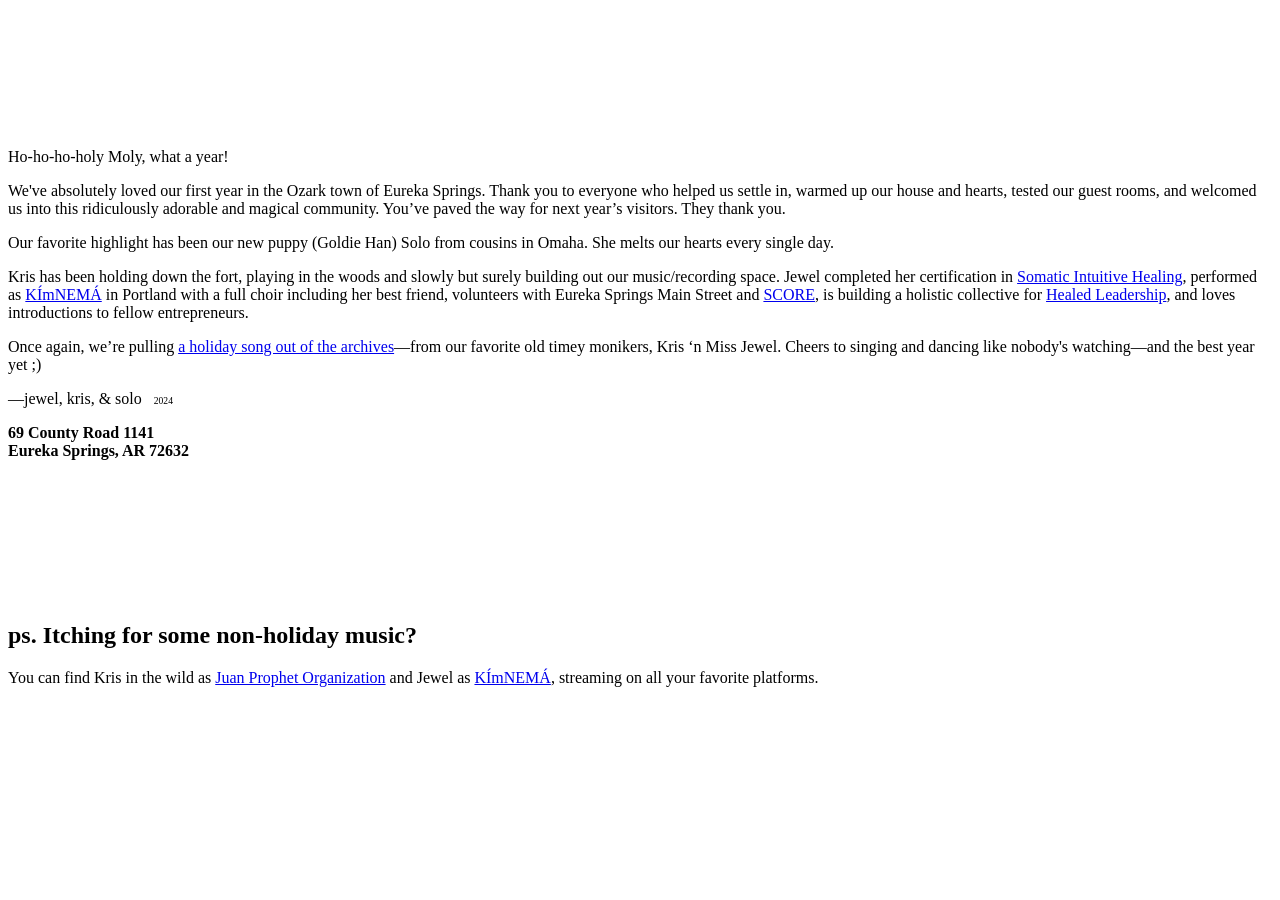
==== index.html @ 31feea0c "Merge branch 'gh-pages' of https://github.com/juellez/krismissjewel into gh-pages" ====
<!DOCTYPE html>
<html lang="en-US">
<head>
	<!-- Google tag (gtag.js) -->
	<script async src="https://www.googletagmanager.com/gtag/js?id=G-9QZJ6TBG9S"></script>
	<script>
	  window.dataLayer = window.dataLayer || [];
	  function gtag(){dataLayer.push(arguments);}
	  gtag('js', new Date());

	  gtag('config', 'G-9QZJ6TBG9S');
	</script>

	<meta charset="UTF-8" />
	<meta http-equiv="X-UA-Compatible" content="IE=edge" />
	<!-- <link rel="icon" type="image/png" href="images/favicon.png" sizes="32x32"> -->
	
	<!--

 _          _   _       
| |        | | | |      
| |     _  | | | |  __  
|/ \   |/  |/  |/  /  \_
|   |_/|__/|__/|__/\__/o
                        
                        
    _                      o                                                         _              
o  | |                     /                               |  o                     | |    o        
   | |          __           ,_    _     ,_    _   __,   __|      _  _    __,   _|_ | |        ,    
|  |/    |   | /  \_|   |   /  |  |/    /  |  |/  /  |  /  |  |  / |/ |  /  |    |  |/ \   |  / \_  
|_/|__/   \_/|/\__/  \_/|_/    |_/|__/     |_/|__/\_/|_/\_/|_/|_/  |  |_/\_/|/   |_/|   |_/|_/ \/o  
   |\       /|                                                             /|                    /  
   |/       \|                                                             \|                       
                   _                  _           _          _                                 
                  | |                | |    |    | |        | |       o                 |      
         _     ,  | |     __         | |  __|    | |   _    | |  ,_       _   _  _    __|   ,  
|  |  |_|/    / \_|/ \   /  \_|   |  |/  /  |    |/ \_|/    |/  /  |  |  |/  / |/ |  /  |  / \_
 \/ \/  |__/   \/ |   |_/\__/  \_/|_/|__/\_/|_/   \_/ |__/  |__/   |_/|_/|__/  |  |_/\_/|_/ \/o
                                                            |\                                 
                                                            |/ 
    -->

	<title>A KrisMiss Special</title>
	<meta name="description" content="Kris and Miss Jewel wish you a Merry Christmas and happy soltice holidays." />
	<meta name="robots" content="index, follow" />
	<meta name="referrer" content="always" />
    <meta property="og:type" content="website" />
	<meta property="og:title" content="Kris 'n Miss Jewel" />
	<meta property="og:description" content="Kris and Miss Jewel wish you a Merry Christmas and happy soltice holidays." />
	<meta property="og:image" content="https://jewel.mlnarik.com/images/preview1200-628-krismissjewel.jpg">
	<meta property="og:url" content="http://krismissjewel.us" />
	<meta name="twitter:title" content="Kris 'n Miss Jewel" >
	<meta name="twitter:description" content="Kris and Miss Jewel wish you a Merry Christmas and happy soltice holidays." />
	<meta property="twitter:image" content="https://jewel.mlnarik.com/images/preview900-450-krismissjewel.jpg">
	<meta name="twitter:card" content="summary_large_image" />
	<meta name="twitter:site" content="@juellez" />
	<meta name="twitter:creator" content="@juellez" />


	<!-- <link rel='stylesheet' href='./style.css?v=5' type='text/css' media='screen' /> -->
	<link rel='stylesheet' href='./style.min.css' type='text/css' media='screen' />
	<meta name="viewport" content="width=device-width,initial-scale=1" />

</head>
<body id="fullsingle" class="page-template-page-fullsingle-split">
<div class="fs-split">

	<!-- Image Side -->
	<div class="split-image">

		<div class="split-content-vertically-center">

<!-- 			<div class="split-intro">
				<span class="tagline">thank you <sub>&#10084;</sub></span>
				<p>for being a part of our journey</p>	
			</div>
 -->
		</div>

		<div class="split-foot">

			<iframe width="100%" height="120" scrolling="yes" frameborder="no" allow="autoplay" src="https://w.soundcloud.com/player/?url=https%3A//api.soundcloud.com/playlists/1926413635%3Fsecret_token%3Ds-PShOZrmMMa2&color=%23ff5500&auto_play=false&hide_related=false&show_comments=true&show_user=true&show_reposts=false&show_teaser=true"></iframe>

		</div>
	</div>

	<!-- Content Side -->
	<div class="split-content">

		<div class="split-content-vertically-center">
		
			<div class="split-intro">


<p>
Ho-ho-ho-holy Moly, what a year! 
</p>
<p>
We've absolutely loved our first year in the Ozark town of Eureka Springs. 
Thank you to everyone who helped us settle in, warmed up our house and hearts, tested our guest rooms,
and welcomed us into this ridiculously adorable and magical
community. You’ve paved the way for next year’s visitors. They
thank you.
</p>
<p>
Our favorite highlight has been our new puppy (Goldie Han) Solo from cousins in Omaha. 
She melts our hearts every single day. 
</p>
<p>
Kris has been holding down the fort, playing in the woods and slowly but surely building out our music/recording space. Jewel completed her certification in <a href="https://somaticintuitivehealing.com/">Somatic Intuitive Healing</a>, performed as <a href="https://kimnema.com">KÍmNEMÁ</a> in Portland with a full choir including her best friend, volunteers with Eureka Springs Main Street and <a href="https://www.score.org/">SCORE</a>, is building a holistic collective for <a href="https://www.unstrucksanctuary.com/">Healed Leadership</a>, and loves introductions to fellow entrepreneurs.
</p>
<p>
Once again, we’re pulling <a href="https://soundcloud.com/juellez/its-krismas-again">a holiday song out of the archives</a>—from
our favorite old timey monikers, Kris ‘n Miss Jewel. 
Cheers to singing and dancing like nobody's watching&mdash;and the best year yet ;)
</p>

<p class="signature">&mdash;jewel, kris, & solo &nbsp;&nbsp;<span style="font-size:60%">2024</span></p>
<p class="address"><b>69 County Road 1141<br>Eureka Springs, AR 72632</b>

<br><br>


<iframe width="100%" height="120" scrolling="yes" frameborder="no" allow="autoplay" src="https://w.soundcloud.com/player/?url=https%3A//api.soundcloud.com/playlists/1926413635%3Fsecret_token%3Ds-PShOZrmMMa2&color=%23ff5500&auto_play=false&hide_related=false&show_comments=true&show_user=true&show_reposts=false&show_teaser=true"></iframe>


<!--//2023

<a class="button" href="https://www.icloud.com/sharedalbum/#B0sJEsNWnJtISCz">2023 Photo Highlights</a></p>
<p>

					This year we found ourselves amidst LOTS of change, transition, goodbyes, and new beginnings. Jewel completed two year-long trainings for her new path in somatic coaching and healing, Kris shut down his recording studio of 15 years (The Map Room), and together we put Kris' home on the market and Jewel's up for rent&mdash;and bought a new home (The Garden Palace) in the Ozarks, on the outskirts of Eureka Springs, AR. 
<br><br>

					We are grateful to have spent so much time with extended family and friends, including a trip to Rocky National Park for Kris' parent's 50<sup>th</sup> anniversary and to Iowa for a Mlnarik family reunion to celebrate a 50<sup>th</sup> birthday (where we also got to drop in on friends in Des Moines). 

<br><br>
					Jewel also enjoyed a train trip with her dad and aunt to North Hampton for cousin Sarah & Jon's wedding, a friend visit to London and Ireland, several trips near Sacramento to visit her mom & brother James, and the bay area to her cousin Tricia (thanks to her girls for graciously sharing their room and artwork!) 
<br><br>

					We hosted Jewel's sister Jenni and fam in the summer, right before hosting Jewel's brother Jake w/his fiance Ivory and Kris's brother Hunter for Pickathon. Additional musical highlights include seeing the Wooten brothers in Seattle and spending Easter with Jewel's uncle Rick and cousins Tom & Nick&mdash;and two Folk & Forage festivals, along with several Portland shows. Kris got to drop in on Jenni & Dave's band practice en route to our new home (thanks to Ezra for sharing his room!)
<br><br>
					--><!-- 
					It was at Kris's family trip in June that we decided to trade the NW Pacific for NW Arkansas and announce our plans to move. Naturally, it meant we should visit and make sure this spot on a map would work for us. So we flew out for Labor Day weekend to scout and one syncronicity led to another and before we could believe it, we put an offer in on a house and got it. We got Kris's house ready for market in September; Jewel flew out in October to get the new keys and mow the yard; movers hauled our furniture and Kris drove across the country to start getting us settled in in Nov; and then Jewel got her house ready for renters and hit the road in December.
					<br><br> --><!--

					Countless friends and family pitched in to help us&mdash;and words can barely do justice to express our gratitude. As we continue to get settled and find our stationary, we look forward to writing and hosting and making more music together.
<br><br>

					Until then, please know that you're in our hearts. And may you enjoy a little Christmas ditty from last year ;-)
</p>

				<p class="signature">~kris & jewel(s), 2023</p>
					<a class="button" href="https://www.icloud.com/sharedalbum/#B0sJEsNWnJtISCz">2023 Photo Highlights</a></p>
-->

<!--//2022
				<h2>a KrisMiss special</h2>
				<p>You can enjoy our radio special from 2020, when we first uncovered
					the cult classic demos of our eponomous duo, jazzed up for the holidays as Kris 'n Missy Jewel.</p>


				<iframe width="98%" height="166" scrolling="no" frameborder="no" allow="autoplay" src="https://w.soundcloud.com/player/?url=https%3A//api.soundcloud.com/tracks/953839288&color=%23ff005d&auto_play=false&hide_related=true&show_comments=false&show_user=false&show_reposts=false&show_teaser=true"></iframe>

				<br><br>
				<p>Or skip the fireside banter and put your favorite on repeat.</p>

				<iframe width="98%" height="450" scrolling="no" frameborder="no" allow="autoplay" src="https://w.soundcloud.com/player/?url=https%3A//api.soundcloud.com/playlists/1183983265%3Fsecret_token%3Ds-kQWI2XL52YO&color=%23ff005d&auto_play=false&hide_related=true&show_comments=false&show_user=false&show_reposts=false&show_teaser=true"></iframe>

				<h2>ps.</h2>
				<p>Life is hard, you are loved, life is beautiful, and we all deserve to live in <em>Beloved Community</em>. 
				May winter (for those of you in the Northern Hemisphere) bring deserved rest, reflection, hibernation, and tranquility to appreciate the sounds within silence, the warmth within a huddle and your own hands, 
				and what we need (and don't) to feel deserving of Love, of which we can't overdose. <nobr><sub>&#10084;</sub>&#10084;<sup>&#10084;</sup></nobr></p>

				<img src="./images/B4B68534-6029-49A3-8907-F3D7E304EAD4.jpeg" width="300" />
				<br><br>
-->

			</div>

			<div class="split-credit">
				<h2>ps. Itching for some non-holiday music?</h2>
				<p>You can find Kris in the wild as <a href="https://soundcloud.com/juanprophet">Juan Prophet Organization</a> and Jewel as <a href="https://kimnema.com/">KÍmNEMÁ</a>, streaming on all your favorite platforms.
				</p>
			</div>


		</div>

	</div>

</div>

</body>
</html>
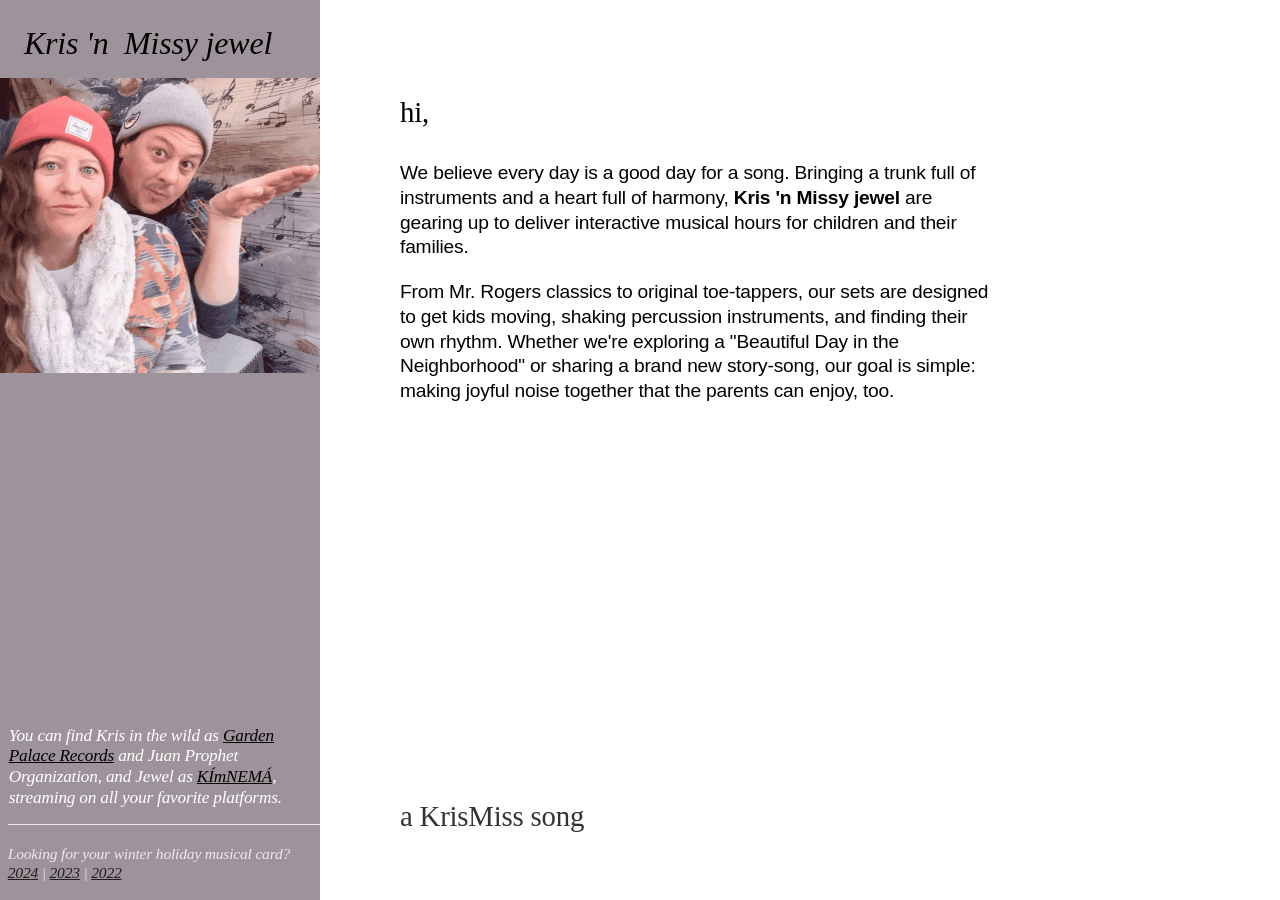
==== commit 18e1eca3: "update kids for mobile/desktop and make it the main/index" ====
--- a/index.html
+++ b/index.html
@@ -10,7 +10,6 @@
 
 	  gtag('config', 'G-9QZJ6TBG9S');
 	</script>
-
 	<meta charset="UTF-8" />
 	<meta http-equiv="X-UA-Compatible" content="IE=edge" />
 	<!-- <link rel="icon" type="image/png" href="images/favicon.png" sizes="32x32"> -->
@@ -43,7 +42,8 @@
 	<title>A KrisMiss Special</title>
 	<meta name="description" content="Kris and Miss Jewel wish you a Merry Christmas and happy soltice holidays." />
 	<meta name="robots" content="index, follow" />
-	<meta name="referrer" content="always" />
+	<meta name="referrer" content="strict-origin-when-cross-origin">
+	<!-- <meta name="referrer" content="always" /> -->
     <meta property="og:type" content="website" />
 	<meta property="og:title" content="Kris 'n Miss Jewel" />
 	<meta property="og:description" content="Kris and Miss Jewel wish you a Merry Christmas and happy soltice holidays." />
@@ -57,8 +57,51 @@
 	<meta name="twitter:creator" content="@juellez" />
 
 
-	<!-- <link rel='stylesheet' href='./style.css?v=5' type='text/css' media='screen' /> -->
-	<link rel='stylesheet' href='./style.min.css' type='text/css' media='screen' />
+	<link rel='stylesheet' href='./style.css?v=6' type='text/css' media='screen' />
+	<!-- <link rel='stylesheet' href='./style.min.css' type='text/css' media='screen' /> -->
+	<style>
+		.fs-split .split-image img.main-image {
+         background-image: url("./music/IMG_1347.jpg"); 
+/*         width: 300px;*/
+         max-width: 100%;
+		}
+		/* tweaks */
+		.fs-split .split-image .split-content-vertically-center {
+    	padding: 0 0 0 0;
+		 }
+		.fs-split .split-image {
+	    background: #9f939b;
+ 	 }
+ 	 .fs-split .split-image {
+ 	 	width: 25%;
+ 	 }
+ 	  .split-image p.signature {
+ 	  	font-family: "Mr Dafoe", Sacramento, cursive;
+ 	  	text-align: center;
+ 	  	font-size: 2rem;
+ 	  	margin: 2rem 0 1.5rem -1.5rem;
+ 	  }
+ 	  .split-content p.signature {
+ 	  	text-align: left;
+ 	  }
+ 	  @media (max-width: 1200px) {
+    .fs-split .split-content .split-content-vertically-center {
+        padding: 10px 60px 20px 60px;
+    }
+		}
+ 	  .split-image p {
+ 	  	margin-left: .5em;
+ 	  	margin-top: 1rem;
+ 	  	font-size: 1rem;
+ 	  	font-style: italic;
+ 	  }
+ 	  .split-image ul {
+ 	  	margin-left: .5em;
+ 	  }
+ 	  .split-content p i {font-style: italic!important;}
+ 	  .split-content p b {font-weight: bold!important; }
+ 	</style>
+
 	<meta name="viewport" content="width=device-width,initial-scale=1" />
 
 </head>
@@ -68,19 +111,21 @@
 	<!-- Image Side -->
 	<div class="split-image">
 
+		<p class="signature">Kris 'n &nbsp;Missy jewel</p>
+
 		<div class="split-content-vertically-center">
-
-<!-- 			<div class="split-intro">
-				<span class="tagline">thank you <sub>&#10084;</sub></span>
-				<p>for being a part of our journey</p>	
-			</div>
- -->
+			<img class="main-image" src="./music/IMG_1347_animated.gif">
 		</div>
 
-		<div class="split-foot">
+		<div class="split-foot desktop-only">
+				<p>You can find Kris in the wild as <a href="https://gardenpalacerecords.com">Garden Palace Records</a> and Juan Prophet Organization, and Jewel as <a href="https://kimnema.bandcamp.com/">KÍmNEMÁ</a>, streaming on all your favorite platforms.
+				</p>
 
-			<iframe width="100%" height="120" scrolling="yes" frameborder="no" allow="autoplay" src="https://w.soundcloud.com/player/?url=https%3A//api.soundcloud.com/playlists/1926413635%3Fsecret_token%3Ds-PShOZrmMMa2&color=%23ff5500&auto_play=false&hide_related=false&show_comments=true&show_user=true&show_reposts=false&show_teaser=true"></iframe>
-
+				<p class="split-credit small">Looking for your winter holiday musical card?
+					<a href="./2024.html">2024</a> | 
+					<a href="./2023.html">2023</a> |
+					<a href="./2022.html">2022</a>
+				</p>
 		</div>
 	</div>
 
@@ -90,75 +135,32 @@
 		<div class="split-content-vertically-center">
 		
 			<div class="split-intro">
+				<p class="signature">hi,</p>
 
+				<p>
+				We believe every day is a good day for a song. Bringing a trunk full of instruments and a heart full of harmony, <b>Kris 'n Missy jewel</b> are gearing up to deliver interactive musical hours for children and their families.
+				</p>
+				<p>
+				From Mr. Rogers classics to original toe-tappers, our sets are designed to get kids moving, shaking percussion instruments, and finding their own rhythm. Whether we're exploring a "Beautiful Day in the Neighborhood" or sharing a brand new story-song, our goal is simple: making joyful noise together that the parents can enjoy, too.
+				</p>
 
-<p>
-Ho-ho-ho-holy Moly, what a year! 
-</p>
-<p>
-We've absolutely loved our first year in the Ozark town of Eureka Springs. 
-Thank you to everyone who helped us settle in, warmed up our house and hearts, tested our guest rooms,
-and welcomed us into this ridiculously adorable and magical
-community. You’ve paved the way for next year’s visitors. They
-thank you.
-</p>
-<p>
-Our favorite highlight has been our new puppy (Goldie Han) Solo from cousins in Omaha. 
-She melts our hearts every single day. 
-</p>
-<p>
-Kris has been holding down the fort, playing in the woods and slowly but surely building out our music/recording space. Jewel completed her certification in <a href="https://somaticintuitivehealing.com/">Somatic Intuitive Healing</a>, performed as <a href="https://kimnema.com">KÍmNEMÁ</a> in Portland with a full choir including her best friend, volunteers with Eureka Springs Main Street and <a href="https://www.score.org/">SCORE</a>, is building a holistic collective for <a href="https://www.unstrucksanctuary.com/">Healed Leadership</a>, and loves introductions to fellow entrepreneurs.
-</p>
-<p>
-Once again, we’re pulling <a href="https://soundcloud.com/juellez/its-krismas-again">a holiday song out of the archives</a>—from
-our favorite old timey monikers, Kris ‘n Miss Jewel. 
-Cheers to singing and dancing like nobody's watching&mdash;and the best year yet ;)
-</p>
+				<iframe 
+				    width="560" 
+				    height="315" 
+				    src="https://www.youtube.com/embed/x8MtpwreK1c" 
+				    title="Kris 'n Missy Jewel - Mr. Rogers Neighborhood" 
+				    frameborder="0" 
+				    allow="accelerometer; autoplay; clipboard-write; encrypted-media; gyroscope; picture-in-picture; web-share" 
+				    referrerpolicy="strict-origin-when-cross-origin" 
+				    allowfullscreen>
+				</iframe>
 
-<p class="signature">&mdash;jewel, kris, & solo &nbsp;&nbsp;<span style="font-size:60%">2024</span></p>
-<p class="address"><b>69 County Road 1141<br>Eureka Springs, AR 72632</b>
+				<h2>a KrisMiss song</h2>
+				<iframe width="98%" height="300" scrolling="no" frameborder="no" allow="autoplay" src="https://w.soundcloud.com/player/?url=https%3A//api.soundcloud.com/tracks/1407797230%3Fsecret_token%3Ds-JGbJTqgmuVt&color=%23ff005d&auto_play=false&hide_related=true&show_comments=true&show_user=true&show_reposts=false&show_teaser=true&visual=true"></iframe>
 
-<br><br>
-
-
-<iframe width="100%" height="120" scrolling="yes" frameborder="no" allow="autoplay" src="https://w.soundcloud.com/player/?url=https%3A//api.soundcloud.com/playlists/1926413635%3Fsecret_token%3Ds-PShOZrmMMa2&color=%23ff5500&auto_play=false&hide_related=false&show_comments=true&show_user=true&show_reposts=false&show_teaser=true"></iframe>
-
-
-<!--//2023
-
-<a class="button" href="https://www.icloud.com/sharedalbum/#B0sJEsNWnJtISCz">2023 Photo Highlights</a></p>
-<p>
-
-					This year we found ourselves amidst LOTS of change, transition, goodbyes, and new beginnings. Jewel completed two year-long trainings for her new path in somatic coaching and healing, Kris shut down his recording studio of 15 years (The Map Room), and together we put Kris' home on the market and Jewel's up for rent&mdash;and bought a new home (The Garden Palace) in the Ozarks, on the outskirts of Eureka Springs, AR. 
-<br><br>
-
-					We are grateful to have spent so much time with extended family and friends, including a trip to Rocky National Park for Kris' parent's 50<sup>th</sup> anniversary and to Iowa for a Mlnarik family reunion to celebrate a 50<sup>th</sup> birthday (where we also got to drop in on friends in Des Moines). 
-
-<br><br>
-					Jewel also enjoyed a train trip with her dad and aunt to North Hampton for cousin Sarah & Jon's wedding, a friend visit to London and Ireland, several trips near Sacramento to visit her mom & brother James, and the bay area to her cousin Tricia (thanks to her girls for graciously sharing their room and artwork!) 
-<br><br>
-
-					We hosted Jewel's sister Jenni and fam in the summer, right before hosting Jewel's brother Jake w/his fiance Ivory and Kris's brother Hunter for Pickathon. Additional musical highlights include seeing the Wooten brothers in Seattle and spending Easter with Jewel's uncle Rick and cousins Tom & Nick&mdash;and two Folk & Forage festivals, along with several Portland shows. Kris got to drop in on Jenni & Dave's band practice en route to our new home (thanks to Ezra for sharing his room!)
-<br><br>
-					--><!-- 
-					It was at Kris's family trip in June that we decided to trade the NW Pacific for NW Arkansas and announce our plans to move. Naturally, it meant we should visit and make sure this spot on a map would work for us. So we flew out for Labor Day weekend to scout and one syncronicity led to another and before we could believe it, we put an offer in on a house and got it. We got Kris's house ready for market in September; Jewel flew out in October to get the new keys and mow the yard; movers hauled our furniture and Kris drove across the country to start getting us settled in in Nov; and then Jewel got her house ready for renters and hit the road in December.
-					<br><br> --><!--
-
-					Countless friends and family pitched in to help us&mdash;and words can barely do justice to express our gratitude. As we continue to get settled and find our stationary, we look forward to writing and hosting and making more music together.
-<br><br>
-
-					Until then, please know that you're in our hearts. And may you enjoy a little Christmas ditty from last year ;-)
-</p>
-
-				<p class="signature">~kris & jewel(s), 2023</p>
-					<a class="button" href="https://www.icloud.com/sharedalbum/#B0sJEsNWnJtISCz">2023 Photo Highlights</a></p>
--->
-
-<!--//2022
 				<h2>a KrisMiss special</h2>
 				<p>You can enjoy our radio special from 2020, when we first uncovered
 					the cult classic demos of our eponomous duo, jazzed up for the holidays as Kris 'n Missy Jewel.</p>
-
 
 				<iframe width="98%" height="166" scrolling="no" frameborder="no" allow="autoplay" src="https://w.soundcloud.com/player/?url=https%3A//api.soundcloud.com/tracks/953839288&color=%23ff005d&auto_play=false&hide_related=true&show_comments=false&show_user=false&show_reposts=false&show_teaser=true"></iframe>
 
@@ -166,25 +168,18 @@
 				<p>Or skip the fireside banter and put your favorite on repeat.</p>
 
 				<iframe width="98%" height="450" scrolling="no" frameborder="no" allow="autoplay" src="https://w.soundcloud.com/player/?url=https%3A//api.soundcloud.com/playlists/1183983265%3Fsecret_token%3Ds-kQWI2XL52YO&color=%23ff005d&auto_play=false&hide_related=true&show_comments=false&show_user=false&show_reposts=false&show_teaser=true"></iframe>
-
-				<h2>ps.</h2>
-				<p>Life is hard, you are loved, life is beautiful, and we all deserve to live in <em>Beloved Community</em>. 
-				May winter (for those of you in the Northern Hemisphere) bring deserved rest, reflection, hibernation, and tranquility to appreciate the sounds within silence, the warmth within a huddle and your own hands, 
-				and what we need (and don't) to feel deserving of Love, of which we can't overdose. <nobr><sub>&#10084;</sub>&#10084;<sup>&#10084;</sup></nobr></p>
-
-				<img src="./images/B4B68534-6029-49A3-8907-F3D7E304EAD4.jpeg" width="300" />
-				<br><br>
--->
-
 			</div>
 
-			<div class="split-credit">
-				<h2>ps. Itching for some non-holiday music?</h2>
-				<p>You can find Kris in the wild as <a href="https://soundcloud.com/juanprophet">Juan Prophet Organization</a> and Jewel as <a href="https://kimnema.com/">KÍmNEMÁ</a>, streaming on all your favorite platforms.
-				</p>
+			<div class="split-foot mobile-only">
+					<p>You can find Kris in the wild as <a href="https://gardenpalacerecords.com">Garden Palace Records</a> and Juan Prophet Organization, and Jewel as <a href="https://kimnema.bandcamp.com/">KÍmNEMÁ</a>, streaming on all your favorite platforms.
+					</p>
+
+					<p class="split-credit small">Looking for your winter holiday musical card?
+						<a href="./2024.html">2024</a> | 
+						<a href="./2023.html">2023</a> |
+						<a href="./2022.html">2022</a>
+					</p>
 			</div>
-
-
 		</div>
 
 	</div>
--- a/style.css
+++ b/style.css
@@ -0,0 +1,536 @@
+/*
+Template Name: Split
+Author: One Page Love
+Author URI: https://onepagelove.com
+Template URI: https://onepagelove.com/split
+Description: Split is a centrally-divided layout for a professional online presence with a big image or video left with alongside content.
+Version: 0.2.2
+*/
+/* -- CSS Reset -- */
+@import url("https://fonts.googleapis.com/css?family=Montserrat:400,600");
+/*@import url("https://fonts.googleapis.com/css?family=Lora");*/
+/*@import url('https://fonts.googleapis.com/css?family=Radley&display=swap');*/
+@import url("https://fonts.googleapis.com/css?family=Sacramento");
+@import url("https://fonts.googleapis.com/css2?family=Mr+Dafoe&display=swap");
+@import url('https://fonts.googleapis.com/css?family=Alice&display=swap');
+html, body, div, span, applet, object, iframe,
+h1, h2, h3, h4, h5, h6, p, blockquote, pre,
+a, abbr, acronym, address, big, cite, code,
+del, dfn, em, img, ins, kbd, q, s, samp,
+small, strike, strong, sub, sup, tt, var,
+b, u, i, center,
+dl, dt, dd, ol, ul, li,
+fieldset, form, label, legend,
+table, caption, tbody, tfoot, thead, tr, th, td,
+article, aside, canvas, details, embed,
+figure, figcaption, footer, header, hgroup,
+menu, nav, output, ruby, section, summary,
+time, mark, audio, video {
+  margin: 0;
+  padding: 0;
+  border: 0;
+  font-size: 100%;
+  font: inherit;
+  vertical-align: baseline; }
+sup { vertical-align: super; line-height: 100%; font-size: 50%; text-transform: uppercase; font-family: Montserrat; font-weight: lighter; }
+sub { vertical-align: sub; line-height: 100%; font-size: 75%; }
+
+article, aside, details, figcaption, figure,
+footer, header, hgroup, menu, nav, section {
+  display: block; }
+
+body {
+  line-height: 1; }
+
+ol, ul {
+  list-style: none; }
+
+blockquote, q {
+  quotes: none; }
+
+blockquote:before, blockquote:after,
+q:before, q:after {
+  content: '';
+  content: none; }
+
+table {
+  border-collapse: collapse;
+  border-spacing: 0; }
+
+
+a.button {
+      background: #f78a74;
+    background-color: #f78a74;
+    text-transform: uppercase;
+    font-size: 12px;
+    color: #fff;
+    font-weight: 600;
+    letter-spacing: 3px;
+    padding: 12px 0;
+    margin-top: 0;
+    width: 100%;
+    border-radius: 2px;
+    border: none;
+    box-shadow: 0 0px 16px 0 rgb(0 0 0 / 5%);
+    -o-transition: .15s;
+    -ms-transition: .15s;
+    -moz-transition: .15s;
+    -webkit-transition: .15s;
+    transition: .15s;
+    color: #ffffff;
+    padding: 13px 21px 13px 24px;
+    margin-left: 0;
+    margin-top: 10px;
+}
+
+* {
+  -webkit-font-smoothing: antialiased;
+  -moz-osx-font-smoothing: grayscale;
+  text-rendering: optimizeLegibility;
+  -moz-font-feature-settings: "liga" on;
+  margin: 0; }
+
+img.alignright {
+  float: right; }
+
+img.alignleft {
+  float: left; }
+
+img.aligncenter {
+  clear: both;
+  display: block;
+  margin-right: auto;
+  margin-left: auto; }
+
+body {
+  background-color: #fff;
+  border-style: none; }
+
+body,
+p,
+a,
+a:hover {
+  color: #000000; }
+
+a,
+a:hover {
+  box-shadow: none; }
+
+em { font-style: oblique; }
+
+/* -- Content -- */
+@-webkit-keyframes fadein {
+  from {
+    opacity: 0; }
+  to {
+    opacity: 1; } }
+@keyframes fadein {
+  from {
+    opacity: 0; }
+  to {
+    opacity: 1; } }
+
+html {
+  background-color: #0f2129; }
+
+body.page-template-page-fullsingle-split {
+/*  background-color: #0f2129; */
+/*  font-family: 'Alice', serif;*/
+  font-size: 1.2rem;
+  line-height: 1.4rem;
+  letter-spacing: -0.2px;
+  color: #333;
+  -webkit-animation: fadein 2s;
+          animation: fadein 2s; }
+  body.page-template-page-fullsingle-split p {
+     }
+
+p.address { text-transform:uppercase; text-align: right; }
+
+.amp,.asterisk { font-family: Alice, serif; font-weight: normal; display: inline;}
+.hilite { color: #f34577; }
+
+.fs-split {
+  width: 100vw;
+  height: 100vh;
+  display: -webkit-box;
+  display: -webkit-flex;
+  display: flex; }
+  @media (max-width: 820px) {
+    .fs-split {
+      height: auto;
+      -webkit-flex-wrap: wrap; 
+              flex-wrap: wrap; } }
+  .fs-split .split-left{
+    position: relative;
+    width: 40%;
+    height: 100vh;
+    min-height: 620px;
+  }
+  .fs-split .split-image {
+    position: relative;
+    width: 34%;
+    height: 100vh;
+    min-height: 620px;
+    background-position: top center;
+    background-repeat: no-repeat;
+    /* background-image: url("./images/E8F1F377-6F96-485D-B91C-2014AE22F65C.jpeg");*/
+    /* background-image: url("./images/KrisJewel2022River.jpg"); */
+    /* background-image: url("./images/ny2023.jpg"); */
+       background-image: url("./images/2024/HappyHolidaysOnWhite.png"); 
+    /* background-image: url("./images/2024/0004_pianopuppy_color.jpg"); */
+    /* 2023   background-image: url("./images/83A9D774-AF1A-4EDF-A451-9CB36006983C.jpeg"); */
+    /*  background-image: url("./images/2023/95865AA8-BB04-4C98-83E6-CD9B60B0265A.jpeg"); */
+    background-size: contain; }
+    @media (max-width: 820px) {
+      .fs-split .split-image,
+      .fs-split .split-left {
+        height: 80vh;
+        width: 100%; } }
+  .fs-split .split-content {
+    width: 59%;
+    min-height: 100vh;
+    display: -webkit-box;
+    display: -webkit-flex;
+    display: flex;
+    -webkit-box-align: center;
+    -webkit-align-items: center;
+            align-items: center;
+    -webkit-box-pack: center;
+    -webkit-justify-content: center;
+            justify-content: center;
+    overflow: auto; }
+    @media (max-width: 820px) {
+      .fs-split .split-content {
+        width: 100%;
+        height: auto; } }
+    .fs-split .split-content .split-content-vertically-center {
+      padding: 80px 80px 20px 80px;
+      max-width: 820px;
+      margin-top: auto;
+      margin-bottom: auto; }
+      @media (max-width: 1200px) {
+        .fs-split .split-content .split-content-vertically-center {
+          padding: 60px 60px 20px 60px; } }
+      @media (max-width: 820px) {
+        .fs-split .split-content .split-content-vertically-center {
+          padding: 40px; 
+          max-width: 400px;} }
+
+.split-intro .tagline {
+  font-size: 60px;
+  line-height: 32px;
+  letter-spacing: -2px; }
+  .split-intro .dropcap {
+    margin-left: -46px;
+  }
+  .split-intro h1 {
+    font-family: Montserrat, sans-serif;
+    font-weight: 400;
+    font-size: 16px;
+    line-height: 16px;
+    margin-top: -20px;
+    margin-bottom: 40px;
+    letter-spacing: 0.4px;
+    color: #126e75; }
+  .split-intro .hilite {
+    color: #f34577; }
+  .split-intro ol {
+    list-style: lower-roman;
+  }
+
+  .fs-split .split-image .split-content-vertically-center {
+    padding: 80px 80px 20px 80px;
+    margin-top: auto;
+    margin-bottom: auto; }
+    @media (max-width: 1200px) {
+      .fs-split .split-image .split-content-vertically-center {
+        padding: 60px 60px 20px 60px; } }
+    @media (max-width: 820px) {
+      .fs-split .split-image .split-content-vertically-center {
+        padding: 40px; } }
+  .split-content .split-intro h2 {
+      font-family: 'Alice', serif;
+      font-size: 1.5em;
+      line-height: 1em;
+      margin: 2em 0 0 0;
+  }
+  .split-content .split-credit p,
+  .split-content .split-intro p {
+    font-family: Montserrat, sans-serif;
+    line-height: 130%;
+    margin: 0 0 1em 0;
+  }
+  .split-content p.signature, p.signature {
+    font-family: "Mr Dafoe", Sacramento, cursive;
+    font-weight: 400;
+    text-align: right;
+    font-size: 1.5em;
+    margin-top: 0.5em;
+    margin-bottom: 1em;
+  }
+  .split-image .split-intro p {
+    font-size: 5vh;
+    letter-spacing: -0.5px;
+    font-family: Sacramento, cursive;
+  }
+  @media (max-width: 1200px) {
+    .split-image .split-intro p {
+      font-size: 4vh;       
+    }
+  }
+  @media (max-width: 1200px) {
+    .split-image .split-intro .tagline {
+      font-size: 8vh;
+      line-height: 8vh;
+      letter-spacing: -3px; 
+    }
+    .split-image .split-intro p {
+      font-size: 4vh;       
+    }
+  }
+  .split-image .split-intro .tagline {
+    font-size: 7vh;
+    line-height: 7vh;
+    letter-spacing: -3px; 
+  }
+
+
+
+.split-bio {
+  padding: 40px 0 40px 0;
+/*  font-family: 'Alice', serif; */
+}
+  @media (max-width: 1200px) {
+    .split-bio {
+      padding: 30px 0; } }
+  @media (max-width: 820px) {
+    .split-bio {
+      padding: 20px 0; } }
+  .split-bio p {
+    margin-bottom: 20px;
+    font-size: 16px;}
+  .split-bio a {
+    color: #6b9081;
+    -webkit-transition-duration: 0.5s;
+            transition-duration: 0.5s;
+    border-bottom: 1px dotted #848d96; }
+    .split-bio a:hover {
+      color: #CA486d;
+      -webkit-transition-duration: 0.1s;
+              transition-duration: 0.1s;
+      border-bottom: 1px dotted #CA486d; }
+
+.split-lists .split-list {
+  width: 25%;
+  vertical-align: top;
+  margin-right: 1%;
+  padding-left: 0; 
+  padding-right: 0;
+  display: inline-block;
+  margin-bottom: 40px; }
+  @media (max-width: 500px) {
+    .split-lists .split-list {
+      width: 90%; } }
+.split-lists .split-list.last {
+  margin-right: 0; 
+  width: 45%; }  
+.split-lists .split-list.full-width {
+    margin-top: 40px;
+    font-family: Montserrat, sans-serif;
+    font-weight: 400;
+    font-size: 14px;
+    width: 100%; }
+  body.page-template-page-fullsingle-split
+  .split-lists .split-list.full-width p {
+    line-height: 150%;
+    margin-bottom: 12px; }
+.split-lists .split-list .platforms {
+  font-size: 80%;}
+
+  .split-lists .split-list .asterisk {
+    vertical-align: super;
+    line-height: 100%;
+  }
+  .split-lists .split-list h3 {
+    font-family: Montserrat, sans-serif;
+    font-weight: bold;
+    text-transform: uppercase;
+    font-size: 12px;
+    line-height: 12px;
+    margin-bottom: 20px;
+    color: #b3f1d8;
+    letter-spacing: 2px; }
+  .split-lists .split-list ul li {
+    font-size: 16px;
+    line-height: 16px;
+    margin-bottom: 12px; }
+  .split-lists .split-list.full-width ul li {
+    font-size: 14px;
+    list-style-type: circle;
+    margin-left: 16px;  }
+    .split-lists .split-list ul li p {
+      font-size: 14px;
+      line-height: 18px;
+      margin-bottom: 10px; 
+    }
+    .split-lists .split-list ul li a {
+      color: #6b9081;
+      -webkit-transition-duration: 0.5s;
+              transition-duration: 0.5s; }
+      .split-lists .split-list.full-width ul li a:hover,
+      .split-lists .split-list ul li a:hover {
+        color: #b3f1d8;
+        -webkit-transition-duration: 0.1s;
+                transition-duration: 0.1s; }
+  .split-lists .split-list.full-width ul.cv li {
+    list-style-type: none;
+  }
+    .split-lists .split-list.full-width ul li a {
+      color: #69f7f3;
+    }
+    .split-lists .split-list.full-width ul.cv li .fas {
+      list-style-type: none;
+      margin-left: -22px;
+      margin-right: 6px;
+    }
+
+.split-lists.cv { display: none; margin-top: 80px; }
+
+ body.page-template-page-fullsingle-split
+.split-credit {
+    opacity: 0.8; 
+    border-top: solid 1px #ffffff;
+    padding-top: 20px;
+    margin-top: 1em;
+    margin-bottom: 1em;
+    font-weight: lighter;
+    font-size: .8em;
+  }
+  body.page-template-page-fullsingle-split
+  .split-credit p {
+    font-size: .8em;
+    margin-bottom: 12px;
+    line-height: 16px; 
+    }
+    .split-credit.small { font-size: .9em!important; }
+    .split-credit p a, .split-lists.cv a, .split-intro a {
+      color: #f34577; text-decoration: none; }
+    .split-credit p a:hover, .split-lists.cv a:hover, .split-intro a:hover {
+      color: #f34577; }
+
+.split-image .split-intro {
+    margin: -2em;
+    background: rgba(100,100,100,.5);
+    padding: 1em;
+    text-align: center;
+
+}
+.split-left .split-foot,
+.split-image .split-foot {
+  width: 100%;
+  padding: 0 0;
+  position: absolute;
+  bottom: 2px; 
+    font-size: .9em;
+    line-height: 1.2;
+}
+
+.page-template-page-fullsingle-split .split-foot p {
+  color: #fff; 
+  font-size: 1em; }
+
+.split-video {
+  overflow: hidden;
+  position: relative; }
+
+.video-wrap {
+  position: absolute;
+  top: 50%;
+  left: 50%;
+  -webkit-transform: translate(-50%, -50%);
+          transform: translate(-50%, -50%); }
+
+.video-container {
+  position: relative;
+  overflow: hidden;
+  height: 56.25vw;
+  width: 100vw; }
+  @media (max-aspect-ratio: 16 / 9) {
+    .video-container {
+      height: 100vh;
+      width: 177.7777777778vh; } }
+
+.video-container iframe,
+.video-container object,
+.video-container embed {
+  position: absolute;
+  top: 0;
+  left: 0;
+  width: 100%;
+  height: 100%; }
+
+video.video {
+  -o-object-fit: cover;
+     object-fit: cover;
+  -o-object-position: 50% 50%;
+     object-position: 50% 50%;
+  width: 100%;
+  height: 100%; }
+
+.btn {
+  margin-top: 20px;
+  font-size: 14px;
+  font-family: Montserrat, sans-serif;
+  font-weight: 400;
+  padding: 12px 20px;
+  border-radius: 4px;
+  cursor: pointer;
+  color: #fff;
+  text-transform: uppercase;
+  -webkit-transition: all 0.2s linear;
+  -moz-transition: all 0.2s linear;
+  -o-transition: all 0.2s linear;
+  transition: all 0.2s linear;
+  display: inline-block;
+  border: 1px solid #fff;
+}
+
+.btn:hover {
+  color: #fff;
+  background-color: rgba(255, 255, 255, 0.2);
+  border: 1px solid rgba(255, 255, 255, 0.2);
+}
+
+
+/* 1. Default: Hide mobile version on desktop */
+.mobile-only { display: none; }
+
+/* 2. Mobile Rules */
+@media (max-width: 820px) {
+    /* Make the image side stack on top and take full width */
+    .fs-split .split-image {
+        width: 100% !important;
+        height: auto !important;
+        min-height: auto !important;
+        padding: 40px 0 0 0;
+    }
+
+    /* Remove the absolute positioning of the foot so it doesn't float over the image */
+    .split-image .split-foot {
+        position: relative;
+        bottom: 0;
+    }
+
+    /* Toggle visibility */
+    .desktop-only { display: none !important; }
+    .mobile-only { 
+        display: block !important; 
+        margin-top: 40px; 
+        padding-top: 20px;
+        border-top: 1px solid #eee;
+    }
+    
+    /* Ensure the footer text is dark enough to read on the white side */
+    .mobile-only p { color: #333 !important; }
+}
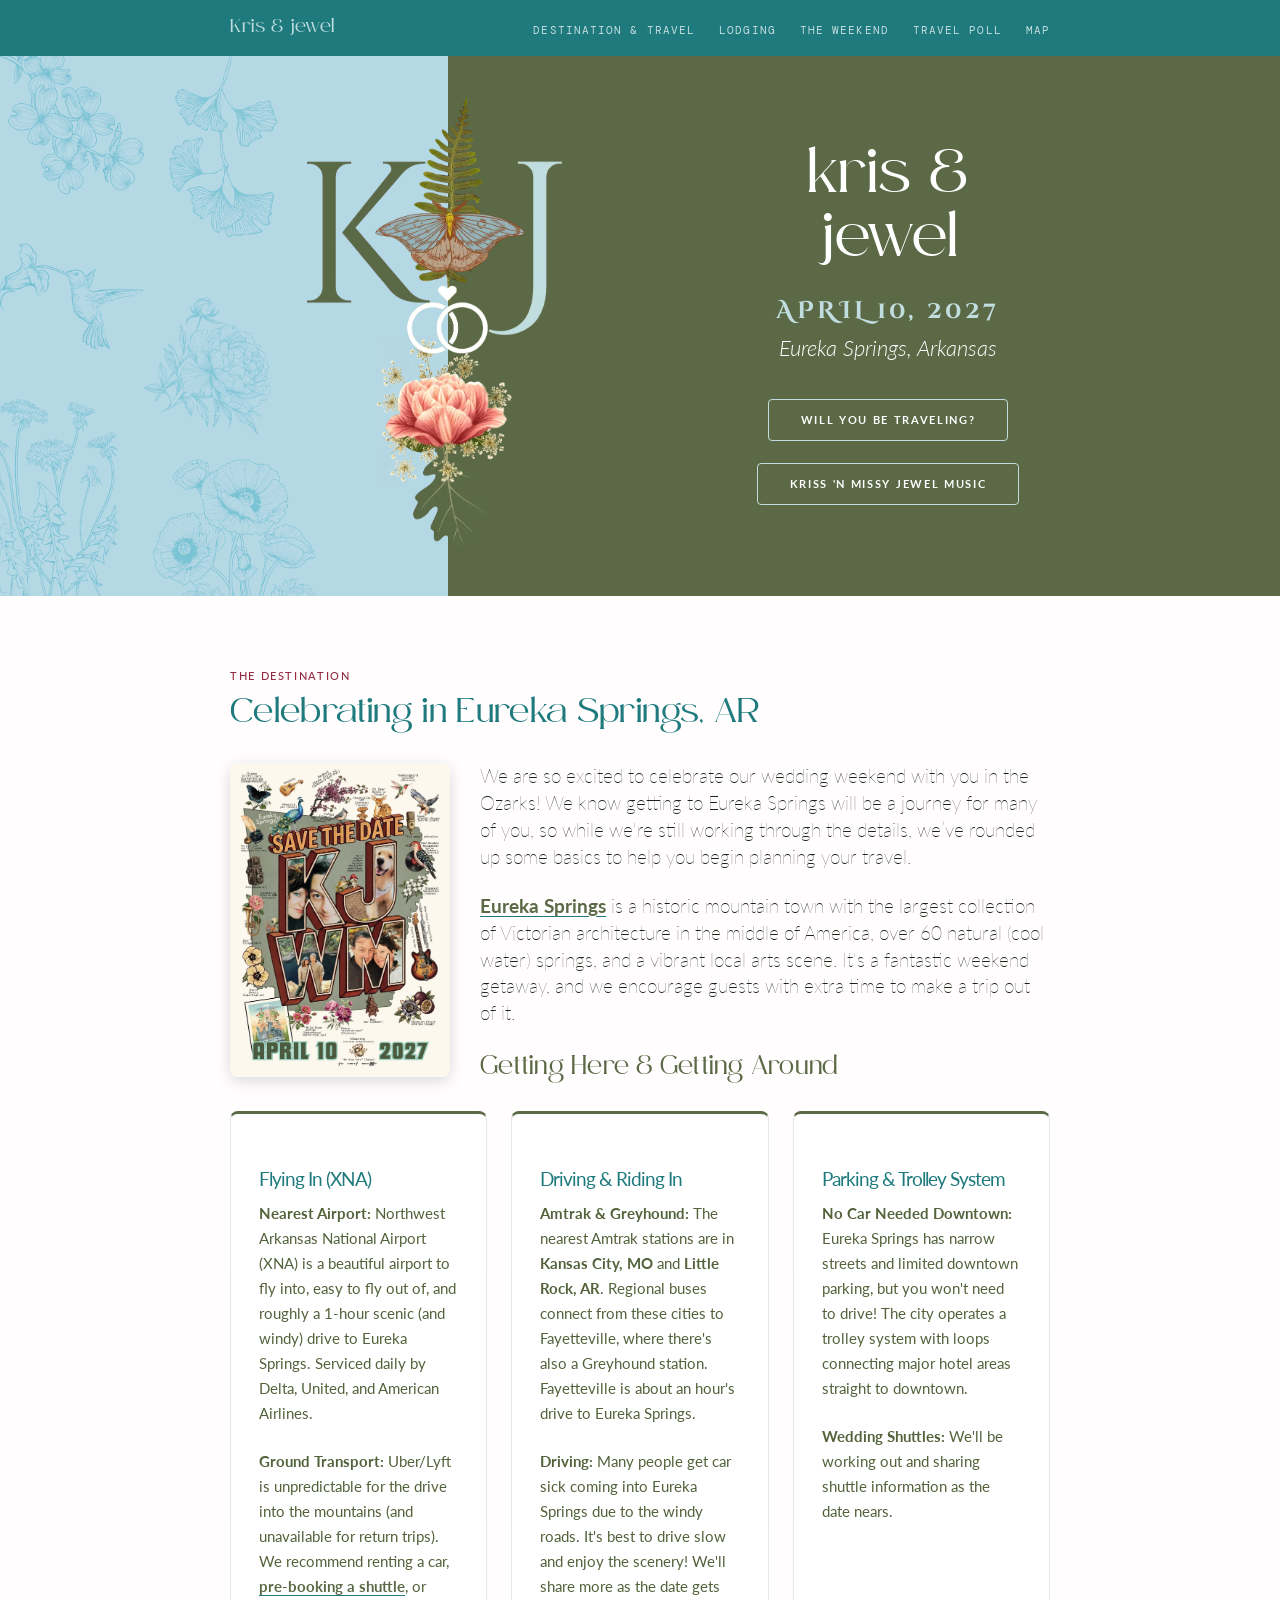
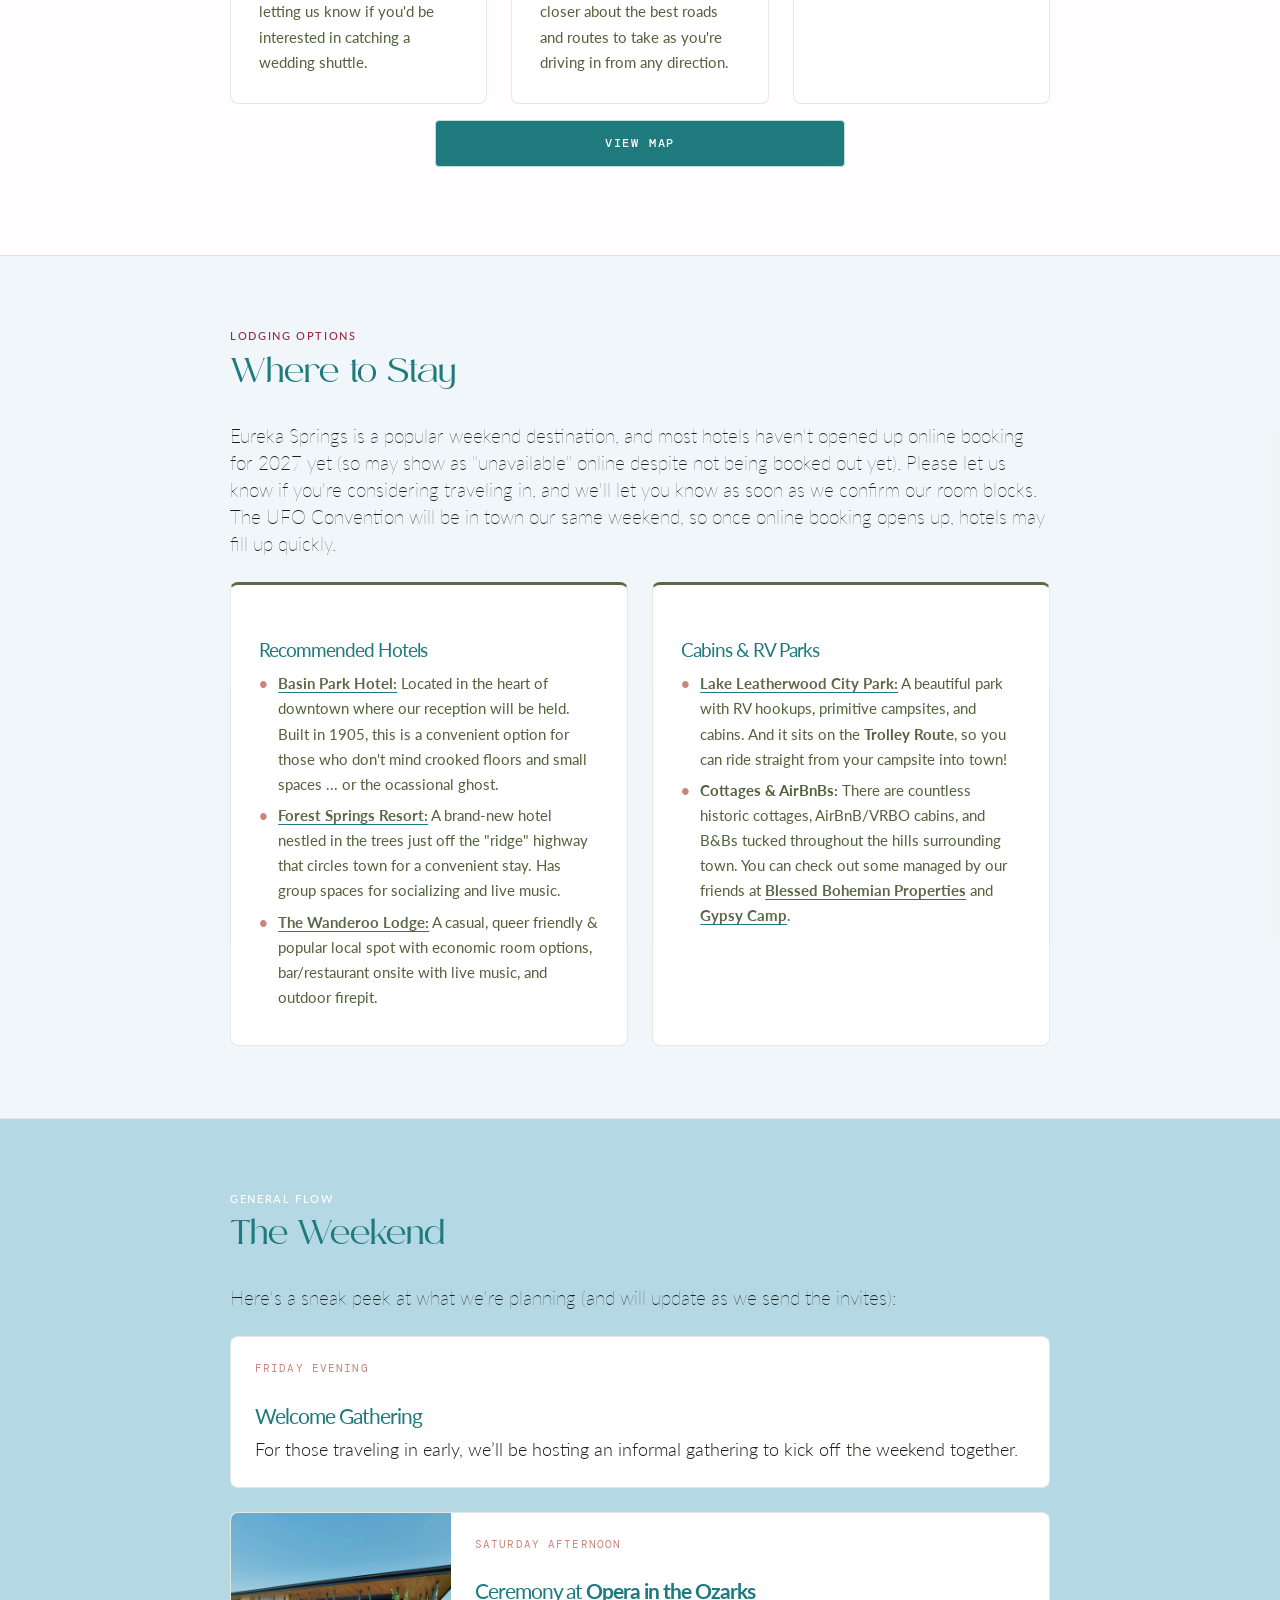
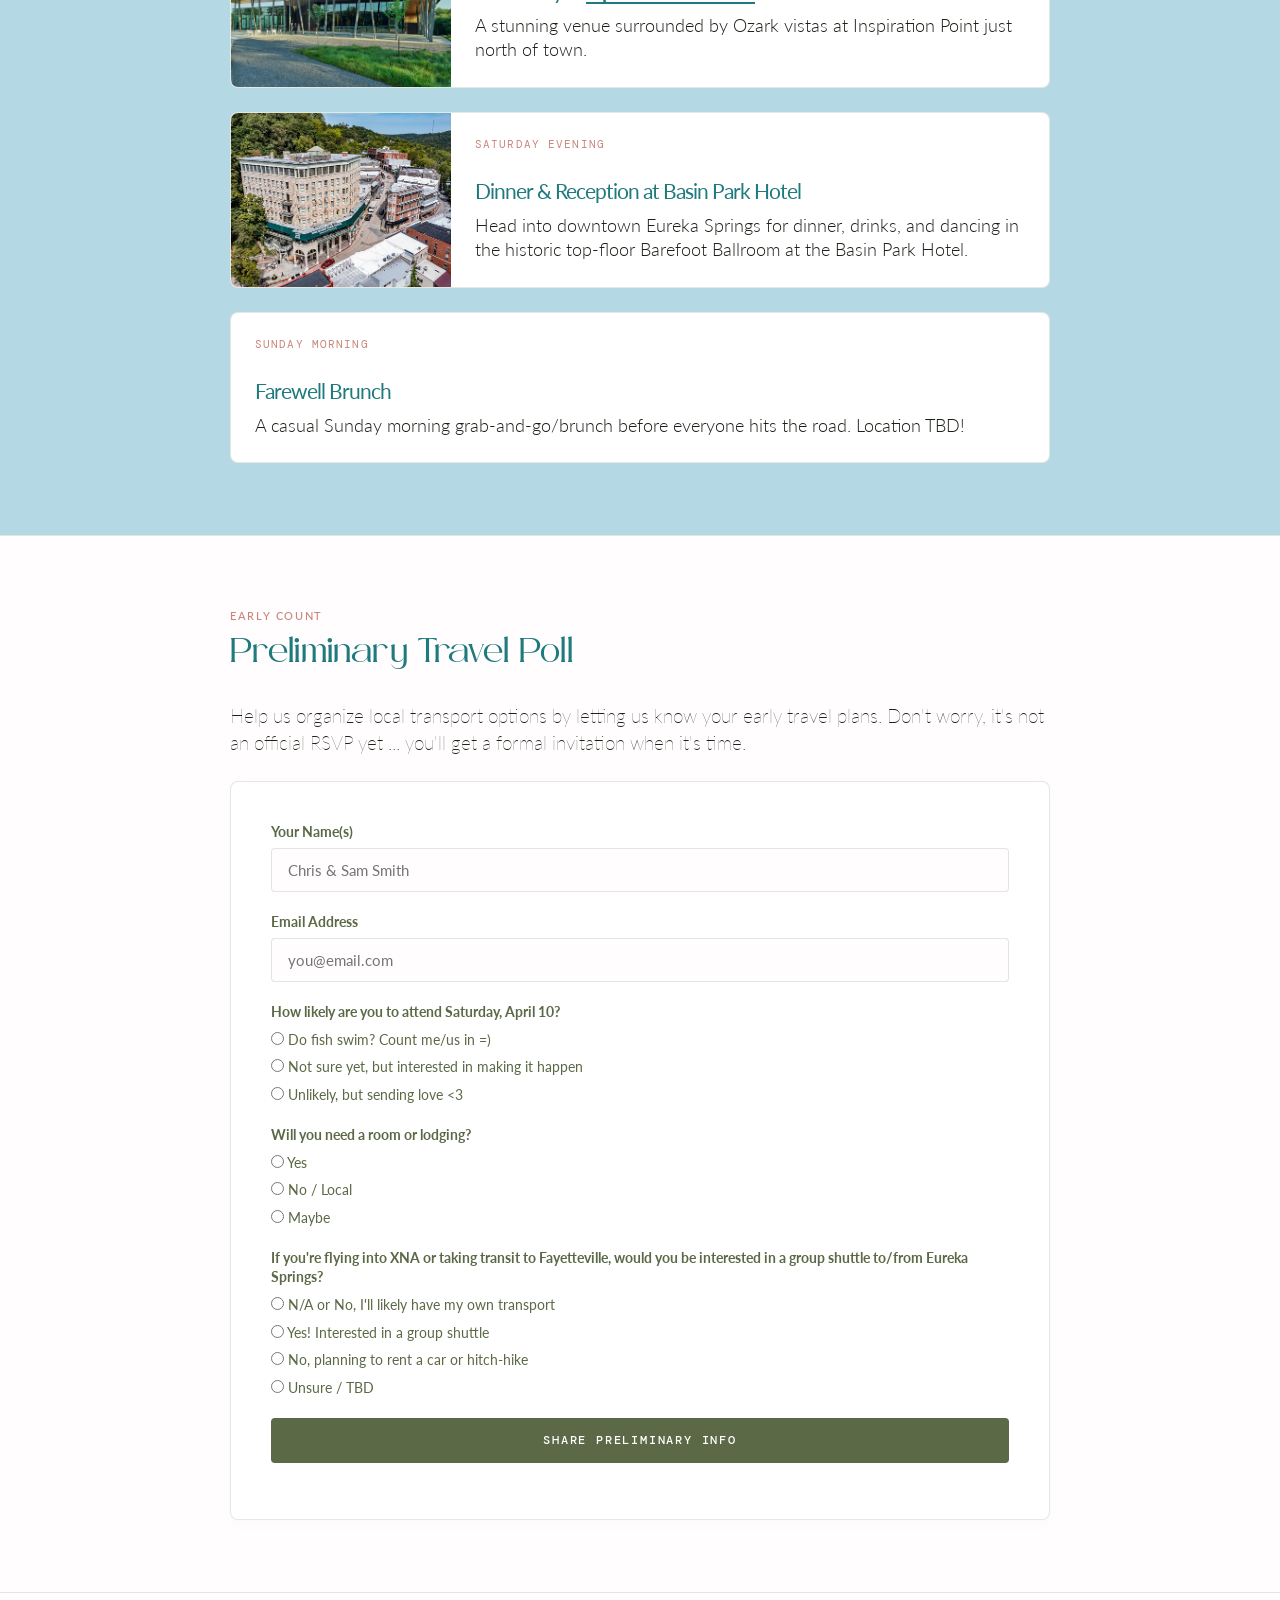
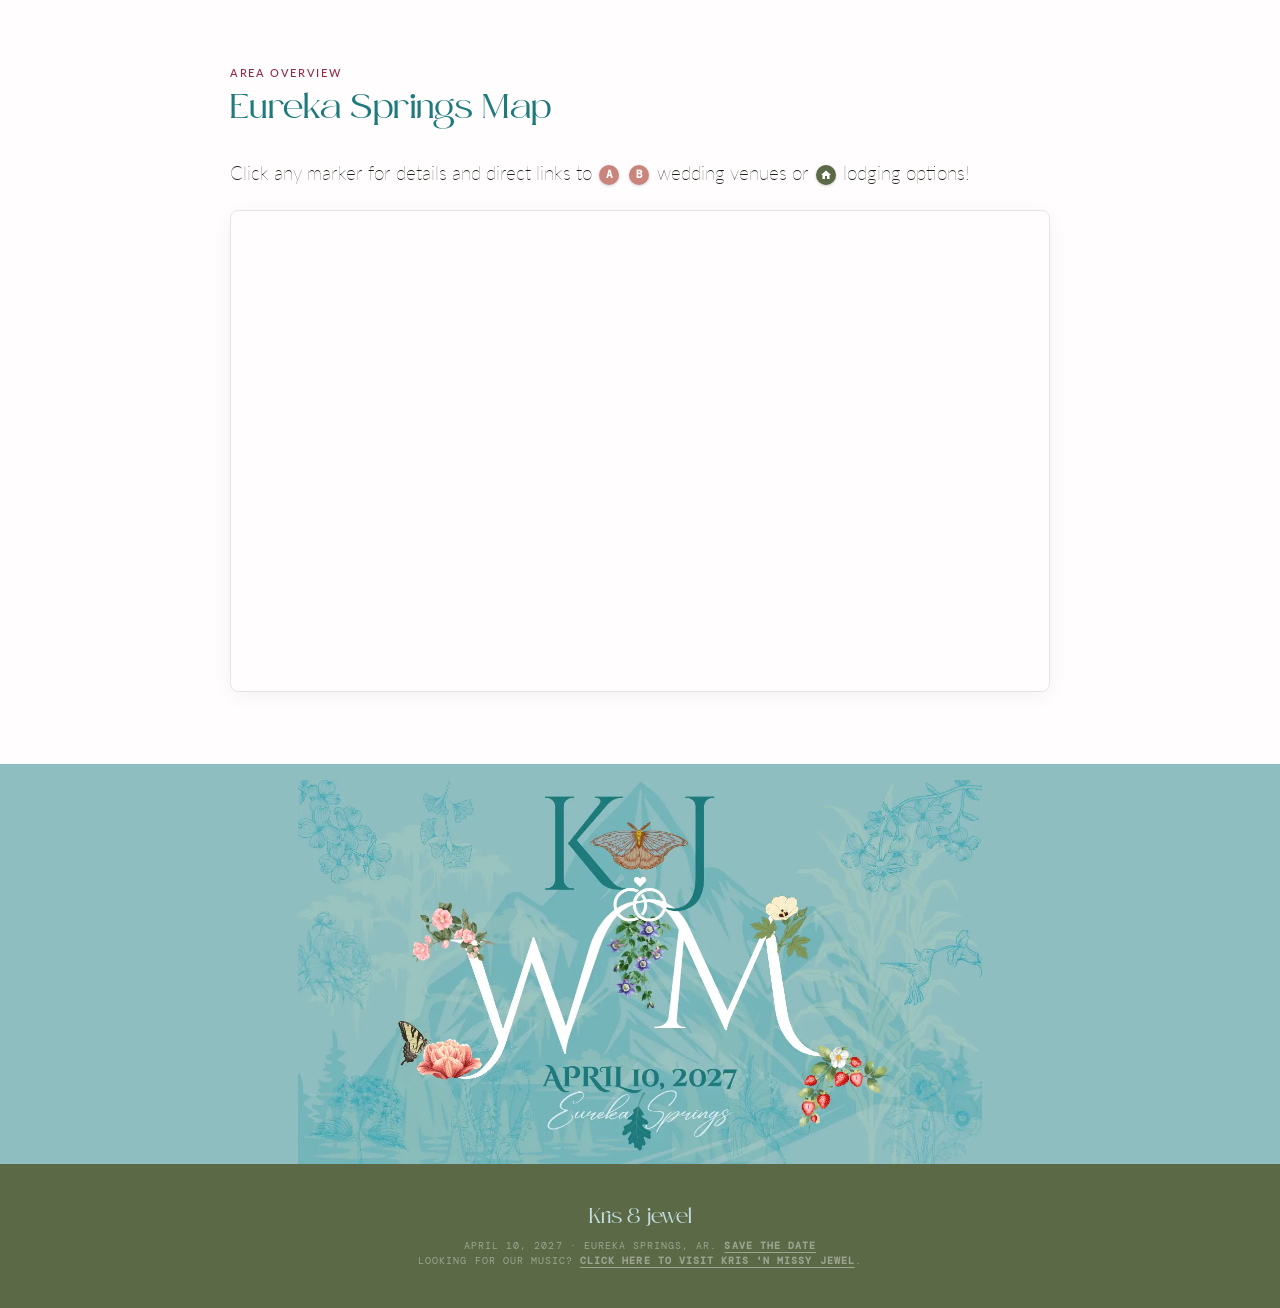
==== commit cee9de9d: "music and wedding in directories; index defaults to wedding" ====
--- a/index.html
+++ b/index.html
@@ -1,190 +1,14 @@
 <!DOCTYPE html>
-<html lang="en-US">
+<html>
 <head>
-	<!-- Google tag (gtag.js) -->
-	<script async src="https://www.googletagmanager.com/gtag/js?id=G-9QZJ6TBG9S"></script>
-	<script>
-	  window.dataLayer = window.dataLayer || [];
-	  function gtag(){dataLayer.push(arguments);}
-	  gtag('js', new Date());
-
-	  gtag('config', 'G-9QZJ6TBG9S');
-	</script>
-	<meta charset="UTF-8" />
-	<meta http-equiv="X-UA-Compatible" content="IE=edge" />
-	<!-- <link rel="icon" type="image/png" href="images/favicon.png" sizes="32x32"> -->
-	
-	<!--
-
- _          _   _       
-| |        | | | |      
-| |     _  | | | |  __  
-|/ \   |/  |/  |/  /  \_
-|   |_/|__/|__/|__/\__/o
-                        
-                        
-    _                      o                                                         _              
-o  | |                     /                               |  o                     | |    o        
-   | |          __           ,_    _     ,_    _   __,   __|      _  _    __,   _|_ | |        ,    
-|  |/    |   | /  \_|   |   /  |  |/    /  |  |/  /  |  /  |  |  / |/ |  /  |    |  |/ \   |  / \_  
-|_/|__/   \_/|/\__/  \_/|_/    |_/|__/     |_/|__/\_/|_/\_/|_/|_/  |  |_/\_/|/   |_/|   |_/|_/ \/o  
-   |\       /|                                                             /|                    /  
-   |/       \|                                                             \|                       
-                   _                  _           _          _                                 
-                  | |                | |    |    | |        | |       o                 |      
-         _     ,  | |     __         | |  __|    | |   _    | |  ,_       _   _  _    __|   ,  
-|  |  |_|/    / \_|/ \   /  \_|   |  |/  /  |    |/ \_|/    |/  /  |  |  |/  / |/ |  /  |  / \_
- \/ \/  |__/   \/ |   |_/\__/  \_/|_/|__/\_/|_/   \_/ |__/  |__/   |_/|_/|__/  |  |_/\_/|_/ \/o
-                                                            |\                                 
-                                                            |/ 
-    -->
-
-	<title>A KrisMiss Special</title>
-	<meta name="description" content="Kris and Miss Jewel wish you a Merry Christmas and happy soltice holidays." />
-	<meta name="robots" content="index, follow" />
-	<meta name="referrer" content="strict-origin-when-cross-origin">
-	<!-- <meta name="referrer" content="always" /> -->
-    <meta property="og:type" content="website" />
-	<meta property="og:title" content="Kris 'n Miss Jewel" />
-	<meta property="og:description" content="Kris and Miss Jewel wish you a Merry Christmas and happy soltice holidays." />
-	<meta property="og:image" content="https://jewel.mlnarik.com/images/preview1200-628-krismissjewel.jpg">
-	<meta property="og:url" content="http://krismissjewel.us" />
-	<meta name="twitter:title" content="Kris 'n Miss Jewel" >
-	<meta name="twitter:description" content="Kris and Miss Jewel wish you a Merry Christmas and happy soltice holidays." />
-	<meta property="twitter:image" content="https://jewel.mlnarik.com/images/preview900-450-krismissjewel.jpg">
-	<meta name="twitter:card" content="summary_large_image" />
-	<meta name="twitter:site" content="@juellez" />
-	<meta name="twitter:creator" content="@juellez" />
-
-
-	<link rel='stylesheet' href='./style.css?v=6' type='text/css' media='screen' />
-	<!-- <link rel='stylesheet' href='./style.min.css' type='text/css' media='screen' /> -->
-	<style>
-		.fs-split .split-image img.main-image {
-         background-image: url("./music/IMG_1347.jpg"); 
-/*         width: 300px;*/
-         max-width: 100%;
-		}
-		/* tweaks */
-		.fs-split .split-image .split-content-vertically-center {
-    	padding: 0 0 0 0;
-		 }
-		.fs-split .split-image {
-	    background: #9f939b;
- 	 }
- 	 .fs-split .split-image {
- 	 	width: 25%;
- 	 }
- 	  .split-image p.signature {
- 	  	font-family: "Mr Dafoe", Sacramento, cursive;
- 	  	text-align: center;
- 	  	font-size: 2rem;
- 	  	margin: 2rem 0 1.5rem -1.5rem;
- 	  }
- 	  .split-content p.signature {
- 	  	text-align: left;
- 	  }
- 	  @media (max-width: 1200px) {
-    .fs-split .split-content .split-content-vertically-center {
-        padding: 10px 60px 20px 60px;
-    }
-		}
- 	  .split-image p {
- 	  	margin-left: .5em;
- 	  	margin-top: 1rem;
- 	  	font-size: 1rem;
- 	  	font-style: italic;
- 	  }
- 	  .split-image ul {
- 	  	margin-left: .5em;
- 	  }
- 	  .split-content p i {font-style: italic!important;}
- 	  .split-content p b {font-weight: bold!important; }
- 	</style>
-
-	<meta name="viewport" content="width=device-width,initial-scale=1" />
-
+    <meta charset="UTF-8">
+    <title>Redirecting...</title>
+    <meta http-equiv="refresh" content="0; url=./wedding/index.html">
+    <script type="text/javascript">
+        window.location.href = "./wedding/index.html";
+    </script>
 </head>
-<body id="fullsingle" class="page-template-page-fullsingle-split">
-<div class="fs-split">
-
-	<!-- Image Side -->
-	<div class="split-image">
-
-		<p class="signature">Kris 'n &nbsp;Missy jewel</p>
-
-		<div class="split-content-vertically-center">
-			<img class="main-image" src="./music/IMG_1347_animated.gif">
-		</div>
-
-		<div class="split-foot desktop-only">
-				<p>You can find Kris in the wild as <a href="https://gardenpalacerecords.com">Garden Palace Records</a> and Juan Prophet Organization, and Jewel as <a href="https://kimnema.bandcamp.com/">KÍmNEMÁ</a>, streaming on all your favorite platforms.
-				</p>
-
-				<p class="split-credit small">Looking for your winter holiday musical card?
-					<a href="./2024.html">2024</a> | 
-					<a href="./2023.html">2023</a> |
-					<a href="./2022.html">2022</a>
-				</p>
-		</div>
-	</div>
-
-	<!-- Content Side -->
-	<div class="split-content">
-
-		<div class="split-content-vertically-center">
-		
-			<div class="split-intro">
-				<p class="signature">hi,</p>
-
-				<p>
-				We believe every day is a good day for a song. Bringing a trunk full of instruments and a heart full of harmony, <b>Kris 'n Missy jewel</b> are gearing up to deliver interactive musical hours for children and their families.
-				</p>
-				<p>
-				From Mr. Rogers classics to original toe-tappers, our sets are designed to get kids moving, shaking percussion instruments, and finding their own rhythm. Whether we're exploring a "Beautiful Day in the Neighborhood" or sharing a brand new story-song, our goal is simple: making joyful noise together that the parents can enjoy, too.
-				</p>
-
-				<iframe 
-				    width="560" 
-				    height="315" 
-				    src="https://www.youtube.com/embed/x8MtpwreK1c" 
-				    title="Kris 'n Missy Jewel - Mr. Rogers Neighborhood" 
-				    frameborder="0" 
-				    allow="accelerometer; autoplay; clipboard-write; encrypted-media; gyroscope; picture-in-picture; web-share" 
-				    referrerpolicy="strict-origin-when-cross-origin" 
-				    allowfullscreen>
-				</iframe>
-
-				<h2>a KrisMiss song</h2>
-				<iframe width="98%" height="300" scrolling="no" frameborder="no" allow="autoplay" src="https://w.soundcloud.com/player/?url=https%3A//api.soundcloud.com/tracks/1407797230%3Fsecret_token%3Ds-JGbJTqgmuVt&color=%23ff005d&auto_play=false&hide_related=true&show_comments=true&show_user=true&show_reposts=false&show_teaser=true&visual=true"></iframe>
-
-				<h2>a KrisMiss special</h2>
-				<p>You can enjoy our radio special from 2020, when we first uncovered
-					the cult classic demos of our eponomous duo, jazzed up for the holidays as Kris 'n Missy Jewel.</p>
-
-				<iframe width="98%" height="166" scrolling="no" frameborder="no" allow="autoplay" src="https://w.soundcloud.com/player/?url=https%3A//api.soundcloud.com/tracks/953839288&color=%23ff005d&auto_play=false&hide_related=true&show_comments=false&show_user=false&show_reposts=false&show_teaser=true"></iframe>
-
-				<br><br>
-				<p>Or skip the fireside banter and put your favorite on repeat.</p>
-
-				<iframe width="98%" height="450" scrolling="no" frameborder="no" allow="autoplay" src="https://w.soundcloud.com/player/?url=https%3A//api.soundcloud.com/playlists/1183983265%3Fsecret_token%3Ds-kQWI2XL52YO&color=%23ff005d&auto_play=false&hide_related=true&show_comments=false&show_user=false&show_reposts=false&show_teaser=true"></iframe>
-			</div>
-
-			<div class="split-foot mobile-only">
-					<p>You can find Kris in the wild as <a href="https://gardenpalacerecords.com">Garden Palace Records</a> and Juan Prophet Organization, and Jewel as <a href="https://kimnema.bandcamp.com/">KÍmNEMÁ</a>, streaming on all your favorite platforms.
-					</p>
-
-					<p class="split-credit small">Looking for your winter holiday musical card?
-						<a href="./2024.html">2024</a> | 
-						<a href="./2023.html">2023</a> |
-						<a href="./2022.html">2022</a>
-					</p>
-			</div>
-		</div>
-
-	</div>
-
-</div>
-
+<body>
+    <p>If you are not redirected automatically, follow this <a href="./wedding/index.html">link to our wedding page</a>.</p>
 </body>
 </html>
